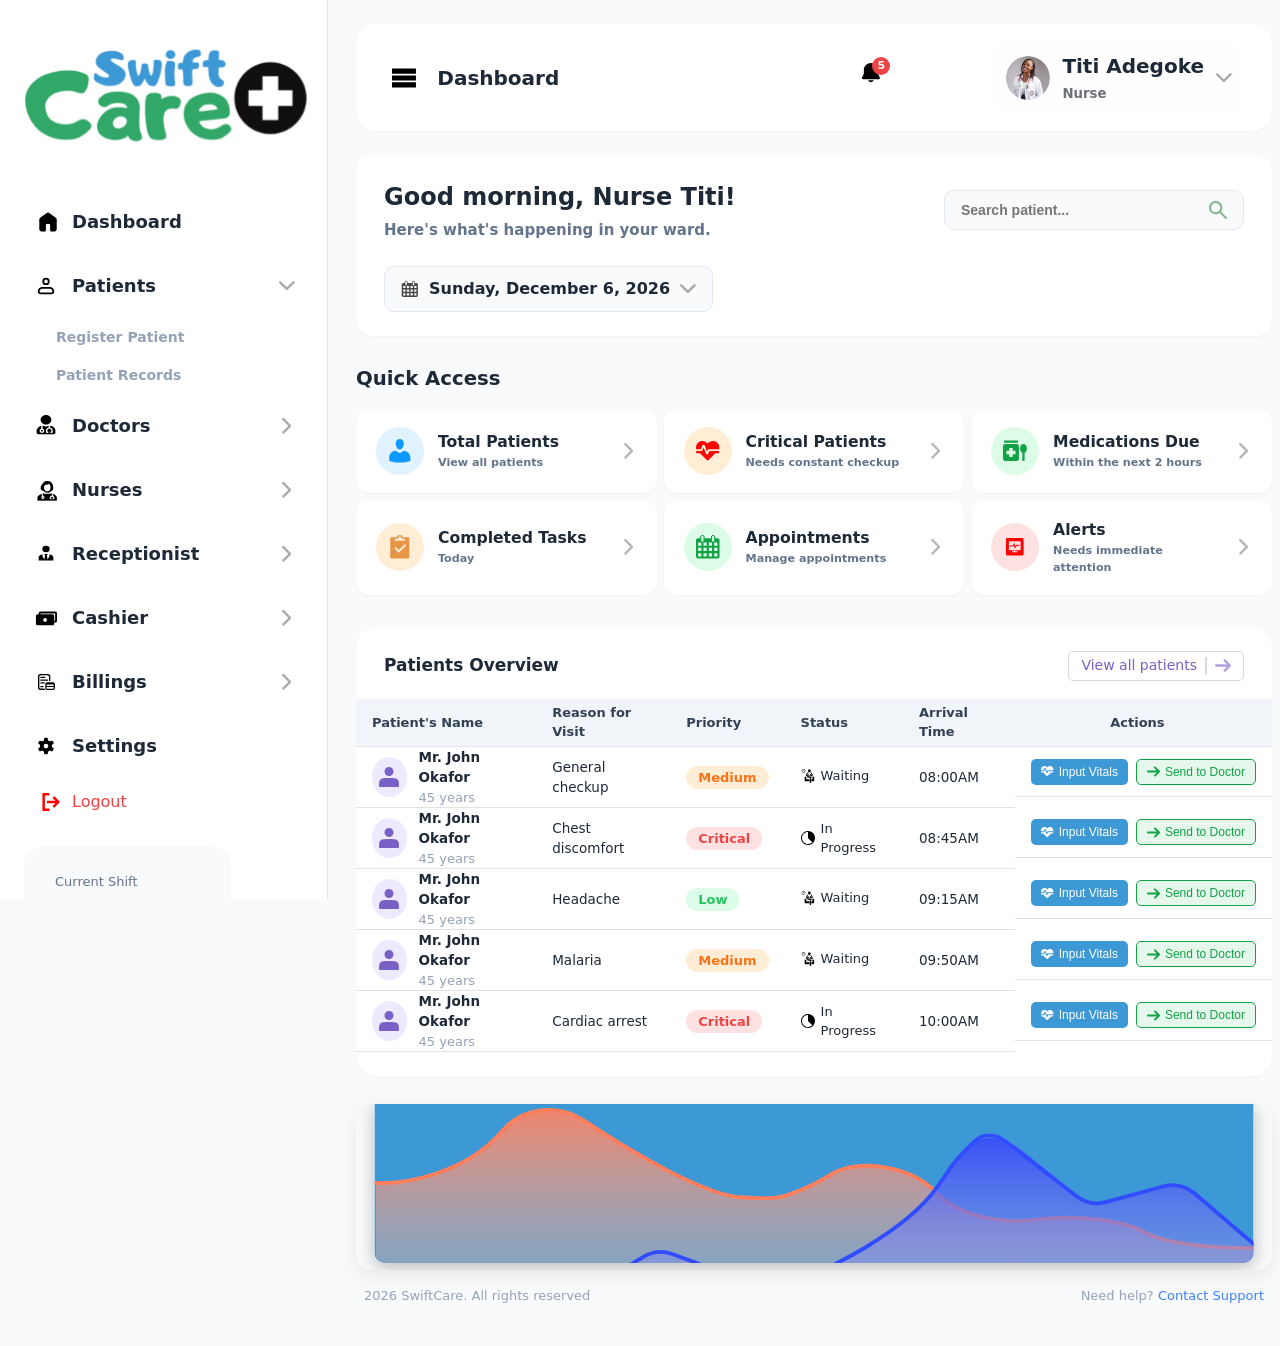
==== index.html @ 15236ca7 "Initial commit" ====
<!DOCTYPE html>
<html lang="en">
<head>
    <meta charset="UTF-8">
    <meta name="viewport" content="width=device-width, initial-scale=1.0">
    <title>SwiftCare - Dashboard</title>
    <link rel="stylesheet" href="style.css">
</head>
<body>
    <div class="dashboard-container">

        <!--  SIDEBAR  -->
        <aside class="sidebar">
            <div class="logo">
                <img src="icons/icon-swiftcare.svg" alt="SwiftCare" class="main-logo">
            </div>

            <nav class="nav-menu">
                <a href="#" class="nav-item">
                    <div class="icon-container">
                        <img src="icons/icon-dashboard.svg" alt="Dashboard" class="nav-icon">
                    </div>
                    <span>Dashboard</span>
                </a>

                <a href="#" class="nav-item has-submenu active">
                    <div class="icon-container">
                        <img src="icons/icon-patients.svg" alt="Patients" class="nav-icon">
                    </div>
                    <span>Patients</span>
                    <img src="icons/icon-chevron-down.svg" alt="" class="arrow-icon">
                </a>

                <div class="submenu">
                    <a href="#" class="submenu-item">Register Patient</a>
                    <a href="#" class="submenu-item">Patient Records</a>
                </div>

                <a href="#" class="nav-item">
                    <div class="icon-container">
                        <img src="icons/icon-doctors.svg" alt="Doctors" class="nav-icon">
                    </div>
                    <span>Doctors</span>
                    <img src="icons/icon-chevron-right.svg" alt="" class="arrow-icon">
                </a>

                <a href="#" class="nav-item">
                    <div class="icon-container">
                        <img src="icons/icon-nurses.svg" alt="Nurses" class="nav-icon">
                    </div>
                    <span>Nurses</span>
                    <img src="icons/icon-chevron-right.svg" alt="" class="arrow-icon">
                </a>

                <a href="#" class="nav-item">
                    <div class="icon-container">
                        <img src="icons/icon-receptionist.svg" alt="Receptionist" class="nav-icon">
                    </div>
                    <span>Receptionist</span>
                    <img src="icons/icon-chevron-right.svg" alt="" class="arrow-icon">
                </a>

                <a href="#" class="nav-item">
                    <div class="icon-container">
                        <img src="icons/icon-cashier.svg" alt="Cashier" class="nav-icon">
                    </div>
                    <span>Cashier</span>
                    <img src="icons/icon-chevron-right.svg" alt="" class="arrow-icon">
                </a>

                <a href="#" class="nav-item">
                    <div class="icon-container">
                        <img src="icons/icon-billings.svg" alt="Billings" class="nav-icon">
                    </div>
                    <span>Billings</span>
                    <img src="icons/icon-chevron-right.svg" alt="" class="arrow-icon">
                </a>

                <a href="#" class="nav-item">
                    <div class="icon-container">
                        <img src="icons/icon-settings.svg" alt="Settings" class="nav-icon">
                    </div>
                    <span>Settings</span>
                </a>
            </nav>

            <div class="sidebar-bottom">
                <!-- Logout -->
                <a href="#" onclick="logout()" class="logout-btn">
                    <img src="icons/icon-logout.svg" alt="Logout" class="nav-icon">
                    <span>Logout</span>
                </a>

                <!-- Current Shift -->
                <div class="current-shift">
                    <p class="shift-label">Current Shift</p>
                    <p class="shift-time">
                        <span class="shift-type">Day Shift</span>
                        <img src="icons/icon-shift.svg" alt="Day" class="shift-icon">
                    </p>
                    <p class="shift-hours">7:00AM - 7:00PM</p>
                    <p class="shift-date">July 20, 2026</p>
                </div>

                <!-- Security Note -->
                <div class="security-note">
                    <img src="icons/icon-lock.svg" alt="Secure" class="lock-icon">
                    <div>
                        <p>Your information is safe with us</p>
                        <p>We never share your data</p>
                    </div>
                </div>
            </div>
        </aside>

        <!--  MAIN CONTENT -->
        <main class="main-content">

            <!-- Top Header -->
            <header class="top-header">
                <div class="header-left">
                    <button class="menu-toggle" onclick="toggleSidebar()">
                        <img src="icons/icon-menu.svg" alt="Menu" class="hamburger-icon">
                    </button>
                    <h1 class="page-title">Dashboard</h1>
                </div>

                <div class="header-right">
                    <div class="notification">
                        <img src="icons/icon-bell.svg" alt="Notifications" class="nav-icon">
                        <span class="notification-badge">5</span>
                    </div>

                    <div class="user-profile">
                        <img src="icons/icon-user.svg" alt="Titi Adegoke" class="profile-img">
                        <div class="user-info">
                            <span class="user-name">Titi Adegoke</span>
                            <span class="user-role">Nurse</span>
                        </div>
                        <img src="icons/icon-chevron-down.svg" alt="" class="dropdown-arrow">
                    </div>
                </div>
            </header>

            <!-- Greeting -->
            <div class="greeting">
                <div class="greeting-text">
                    <h2>Good morning, Nurse Titi!</h2>
                    <p>Here's what's happening in your ward.</p>
                </div>

                <!-- Search Patient -->
                <div class="search-box">
                    <input type="text" placeholder="Search patient..." class="search-input">
                    <img src="icons/icon-search.svg" alt="Search" class="search-icon">
                </div>

                <!-- Date Picker -->
                <div class="date-picker">
                    <img src="icons/icon-calendar.svg" alt="Calendar" class="calendar-icon">
                    <span id="current-date">July 20, 2026 | Monday</span>
                    <img src="icons/icon-chevron-down.svg" alt="" class="dropdown-arrow">
                </div>
            </div>

            <!-- Quick Access -->
            <section class="quick-access-section">
                <h2 class="section-title">Quick Access</h2>

                <div class="quick-access">
                    <a href="#" class="card">
                        <div class="card-icon total">
                            <img src="icons/icon-total-patients.svg" alt="" class="card-icon-img">
                        </div>
                        <div class="card-content">
                            <h3>Total Patients</h3>
                            <p>View all patients</p>
                        </div>
                        <img src="icons/icon-chevron-right.svg" alt="" class="card-arrow">
                    </a>

                    <a href="#" class="card">
                        <div class="card-icon critical">
                            <img src="icons/icon-critical.svg" alt="" class="card-icon-img">
                        </div>
                        <div class="card-content">
                            <h3>Critical Patients</h3>
                            <p>Needs constant checkup</p>
                        </div>
                        <img src="icons/icon-chevron-right.svg" alt="" class="card-arrow">
                    </a>

                    <a href="#" class="card">
                        <div class="card-icon meds">
                            <img src="icons/icon-meds-due.svg" alt="" class="card-icon-img">
                        </div>
                        <div class="card-content">
                            <h3>Medications Due</h3>
                            <p>Within the next 2 hours</p>
                        </div>
                        <img src="icons/icon-chevron-right.svg" alt="" class="card-arrow">
                    </a>

                    <a href="#" class="card">
                        <div class="card-icon completed">
                            <img src="icons/icon-completed.svg" alt="" class="card-icon-img">
                        </div>
                        <div class="card-content">
                            <h3>Completed Tasks</h3>
                            <p>Today</p>
                        </div>
                        <img src="icons/icon-chevron-right.svg" alt="" class="card-arrow">
                    </a>

                    <a href="#" class="card">
                        <div class="card-icon appointments">
                            <img src="icons/icon-appointments.svg" alt="" class="card-icon-img">
                        </div>
                        <div class="card-content">
                            <h3>Appointments</h3>
                            <p>Manage appointments</p>
                        </div>
                        <img src="icons/icon-chevron-right.svg" alt="" class="card-arrow">
                    </a>

                    <a href="#" class="card">
                        <div class="card-icon alerts">
                            <img src="icons/icon-alerts.svg" alt="" class="card-icon-img">
                        </div>
                        <div class="card-content">
                            <h3>Alerts</h3>
                            <p>Needs immediate attention</p>
                        </div>
                        <img src="icons/icon-chevron-right.svg" alt="" class="card-arrow">
                    </a>
                </div>
            </section>

            <!-- Patients Overview -->
            <section class="patients-section">
                <div class="section-header">
                    <h2>Patients Overview</h2>
                    <a href="#" class="view-all-btn">
                        View all patients 
                        <span class="seperator"></span>
                        <img src="icons/icon-arrow.svg" alt="" class="arrow-icon">
                    </a>
                </div>

                <div class="table-container">
                    <table class="patients-table">
                        <thead>
                            <tr>
                                <th>Patient's Name</th>
                                <th>Reason for Visit</th>
                                <th>Priority</th>
                                <th>Status</th>
                                <th>Arrival Time</th>
                                <th>Actions</th>
                            </tr>
                        </thead>
                        <tbody>
                            <tr>
                                <td>
                                    <div class="patient-info">
                                        <div class="avatar">
                                            <img src="icons/icon-user-vic.svg" alt="" class="patient-avatar">
                                        </div>
                                        <div>
                                            <div class="patient-name">Mr. John Okafor</div>
                                            <div class="age">45 years</div>
                                        </div>
                                    </div>
                                </td>
                                <td>General checkup</td>
                                <td><span class="priority medium">Medium</span></td>
                                <td>
                                    <span class="status waiting">
                                        <img src="icons/icon-waiting.svg" alt="" class="status-icon">
                                        Waiting
                                    </span>
                                </td>
                                <td>08:00AM</td>
                                <td class="actions">
                                    <button class="action-btn vitals">
                                        <img src="icons/icon-vitals-heart.svg" alt="" class="btn-icon">
                                        Input Vitals
                                    </button>
                                    <button class="action-btn send">
                                        <img src="icons/icon-arrow-right.svg" alt="" class="btn-icon">
                                        Send to Doctor
                                    </button>
                                </td>
                            </tr>

                            <tr>
                                <td>
                                    <div class="patient-info">
                                        <div class="avatar">
                                            <img src="icons/icon-user-vic.svg" alt="" class="patient-avatar">
                                        </div>
                                        <div>
                                            <div class="patient-name">Mr. John Okafor</div>
                                            <div class="age">45 years</div>
                                        </div>
                                    </div>
                                </td>
                                <td>Chest discomfort</td>
                                <td><span class="priority critical">Critical</span></td>
                                <td>
                                    <span class="status in-progress">
                                        <img src="icons/icon-in-progress.svg" alt="" class="status-icon">
                                        In Progress
                                    </span>
                                </td>
                                <td>08:45AM</td>
                                <td class="actions">
                                    <button class="action-btn vitals">
                                        <img src="icons/icon-vitals-heart.svg" alt="" class="btn-icon">
                                        Input Vitals
                                    </button>
                                    <button class="action-btn send">
                                        <img src="icons/icon-arrow-right.svg" alt="" class="btn-icon">
                                        Send to Doctor
                                    </button>
                                </td>
                            </tr>

                            <tr>
                                <td>
                                    <div class="patient-info">
                                        <div class="avatar">
                                            <img src="icons/icon-user-vic.svg" alt="" class="patient-avatar">
                                        </div>
                                        <div>
                                            <div class="patient-name">Mr. John Okafor</div>
                                            <div class="age">45 years</div>
                                        </div>
                                    </div>
                                </td>
                                <td>Headache</td>
                                <td><span class="priority low">Low</span></td>
                                <td>
                                    <span class="status waiting">
                                        <img src="icons/icon-waiting.svg" alt="" class="status-icon">
                                        Waiting
                                    </span>
                                </td>
                                <td>09:15AM</td>
                                <td class="actions">
                                    <button class="action-btn vitals">
                                        <img src="icons/icon-vitals-heart.svg" alt="" class="btn-icon">
                                        Input Vitals
                                    </button>
                                    <button class="action-btn send">
                                       <img src="icons/icon-arrow-right.svg" alt="" class="btn-icon"> 
                                        Send to Doctor
                                    </button>
                                </td>
                            </tr>

                            <tr>
                                <td>
                                    <div class="patient-info">
                                        <div class="avatar">
                                            <img src="icons/icon-user-vic.svg" alt="" class="patient-avatar">
                                        </div>
                                        <div>
                                            <div class="patient-name">Mr. John Okafor</div>
                                            <div class="age">45 years</div>
                                        </div>
                                    </div>
                                </td>
                                <td>Malaria</td>
                                <td><span class="priority medium">Medium</span></td>
                                <td>
                                    <span class="status waiting">
                                        <img src="icons/icon-waiting.svg" alt="" class="status-icon">
                                        Waiting
                                    </span>
                                </td>
                                <td>09:50AM</td>
                                <td class="actions">
                                    <button class="action-btn vitals">
                                        <img src="icons/icon-vitals-heart.svg" alt="" class="btn-icon">
                                        Input Vitals
                                    </button>
                                    <button class="action-btn send">
                                        <img src="icons/icon-arrow-right.svg" alt="" class="btn-icon">
                                        Send to Doctor
                                    </button>
                                </td>
                            </tr>

                            <tr>
                                <td>
                                    <div class="patient-info">
                                        <div class="avatar">
                                            <img src="icons/icon-user-vic.svg" alt="" class="patient-avatar">
                                        </div>
                                        <div>
                                            <div class="patient-name">Mr. John Okafor</div>
                                            <div class="age">45 years</div>
                                        </div>
                                    </div>
                                </td>
                                <td>Cardiac arrest</td>
                                <td><span class="priority critical">Critical</span></td>
                                <td>
                                    <span class="status in-progress">
                                        <img src="icons/icon-in-progress.svg" alt="" class="status-icon">
                                        In Progress
                                    </span>
                                </td>
                                <td>10:00AM</td>
                                <td class="actions">
                                    <button class="action-btn vitals">
                                        <img src="icons/icon-vitals-heart.svg" alt="" class="btn-icon">
                                        Input Vitals
                                    </button>
                                    <button class="action-btn send">
                                        <img src="icons/icon-arrow-right.svg" alt="" class="btn-icon">
                                        Send to Doctor
                                    </button>
                                </td>
                            </tr>
                        </tbody>
                    </table>
                </div>
            </section>

            <!-- Chart -->
            <section class="chart-section">
                <img src="icons/chart-graphic.svg" alt="Patient Activity Chart" class="chart-image">
            </section>

            <!-- Footer -->
            <footer class="footer">
                <p>2026 SwiftCare. All rights reserved</p>
                <p>Need help? <a href="#">Contact Support</a></p>
            </footer>
        </main>
    </div>

    <script src="script.js"></script>
</body>
</html>
---- style.css ----
* {
    margin: 0;
    padding: 0;
    box-sizing: border-box;
}

body {
    font-family: -apple-system, BlinkMacSystemFont, "SF Pro Display", "SF Pro Text", "Segoe UI", system-ui, sans-serif;
    background-color: #f8fafc;
    color: #1e2937;
    line-height: 1.5;
}

.dashboard-container {
    display: flex;
    min-height: 100vh;
}

/*  SIDEBAR  */
.sidebar {
    width: 328px;
    background: white;
    border-right: 1px solid #e2e8f0;
    padding: 20px 0;
    display: flex;
    flex-direction: column;
    position: fixed;
    height: 100vh;
    z-index: 100;
    overflow-y: auto;
}

.logo {
    padding: 18.73px;
    display: flex;
    justify-content: center;
    margin-bottom: 10px;
}

.main-logo {
    width: 307px;
    max-width: 100%;
    height: auto;
    display: block;
}

.nav-menu {
    flex: 1;
    font-weight: 590;
    font-size: 18px;
    line-height: 100%;
    letter-spacing: 2%;
    margin-top: 10px;
}

.nav-item {
    display: flex;
    align-items: center;
    gap: 12px;
    padding: 18px 32px;
    color: #1e2937;
    text-decoration: none;
    transition: all 0.2s;
}



.icon-container {
    width: 28px;
    height: 28px;
    display: flex;
    align-items: center;
    justify-content: center;
}

.nav-icon {
    width: 22px;
    height: 22px;
}

.arrow-icon {
    width: 16px;
    height: 16px;
    margin-left: auto;
    opacity: 0.6;
}

.submenu {
    display: none;
    padding-left: 56px;
}

.submenu-item {
    display: block;
    padding: 10px 0;
    color: #94a3b8;
    font-size: 14px;
    text-decoration: none;
}

.submenu-item:hover {
    color: #10b981;
}

.nav-item.has-submenu:hover + .submenu,
.nav-item.active + .submenu {
    display: block;
}

/* Sidebar Bottom */
.sidebar-bottom {
    padding: 0 24px 20px;
    margin-top: auto;
}

.logout-btn {
    display: flex;
    align-items: center;
    gap: 10px;
    padding: 12px 16px;
    color: #ef4444;
    text-decoration: none;
    font-weight: 500;
    border-radius: 8px;
    margin-bottom: 20px;
    transition: background 0.2s;
}

.logout-btn:hover {
    background: #fee2e2;
}

.current-shift {
    width: 207px;
    height: 156px;
    background: #f8fafc;
    padding: 26px 44px 19px 31px;
    border-radius: 20px;
    margin-bottom: 16px;
    display: flex;
    flex-direction: column;
    gap: 10px;
}

.shift-label {
    font-size: 13px;
    color: #64748b;
    margin: 0;
}

.shift-time {
    display: flex;
    align-items: center;
    gap: 6px;
    margin: 0;
}

.shift-type {
    color: #10b981;
    font-weight: 600;
    font-size: 15px;
}

.shift-icon {
    width: 16px;
    height: 16px;
}

.shift-hours,
.shift-date {
    font-size: 13px;
    color: #64748b;
    margin: 0;
}

.security-note {
    display: flex;
    gap: 12px;
    margin-top: 18px;
    background: #eef5ff;
    padding: 14px;
    border-radius: 10px;
    font-size: 12px;
    color: #64748b;
    line-height: 1.4;
}

.lock-icon {
    width: 24px;
    height: 24px;
    top: 18px;
    left: 12px;
    flex-shrink: 0;
}

/*  MAIN CONTENT */
.main-content {
    flex: 1;
    margin-left: 328px;
    padding: 24px 28px;
}

/* Top Header */
.top-header {
    display: flex;
    justify-content: space-between;
    align-items: center;
    background: white;
    height: 107px;
    padding: 26.6px 28px;
    border-radius: 20px;
    margin-bottom: 24px;
    box-shadow: 0 1px 3px rgba(0, 0, 0, 0.04);
}

.header-left {
    display: flex;
    align-items: center;
    gap: 13.3px;
}

.menu-toggle {
    background: none;
    border: none;
    cursor: pointer;
    display: flex;
    align-items: center;
    justify-content: center;
    width: 40px;
    height: 40px;
}

.hamburger-icon {
    width: 24px;
    height: 24px;
}

.page-title {
    font-size: 20px;
    font-weight: 600;
    color: #1e2937;
}

.header-right {
    display: flex;
    align-items: center;
    gap: 112px;
}

.notification {
    position: relative;
    cursor: pointer;
}

.notification-badge {
    position: absolute;
    top: -6px;
    right: -8px;
    background: #ef4444;
    color: white;
    font-size: 11px;
    width: 18px;
    height: 18px;
    border-radius: 50%;
    display: flex;
    align-items: center;
    justify-content: center;
    font-weight: 600;
}

.user-profile {
    display: flex;
    align-items: center;
    gap: 12px;
    cursor: pointer;
    padding: 8px 12px;
    border-radius: 12px;
    background: #fefefe;
}

.profile-img {
    width: 44px;
    height: 44px;
    border-radius: 50%;
    object-fit: cover;
}

.user-name {
    font-weight: 590;
    font-size: 20px;
    display: block;
}

.user-role {
    font-weight: 590;
    font-size: 13.3px;
    color:#6E7177 ;
}

.dropdown-arrow {
    width: 16px;
    height: 16px;
    opacity: 0.6;
}

/* Greeting */
.greeting {
    display: flex;
    justify-content: space-between;
    align-items: center;
    gap: 24px;
    background: white;
    padding: 24px 28px;
    border-radius: 16px;
    margin-bottom: 28px;
    box-shadow: 0 1px 3px rgba(0, 0, 0, 0.04);
    flex-wrap: wrap;
}

.greeting-text h2 {
    font-size: 24px;
    font-weight: 600;
    margin-bottom: 4px;
}

.greeting-text p {
    color: #64748b;
    font-weight: 590;
    font-size: 15px;
}

.search-box {
    display: flex;
    align-items: center;
    background: #f8fafc;
    border: 1px solid #e2e8f0;
    border-radius: 10px;
    padding: 10px 16px;
    gap: 10px;
    min-width: 240px;
    flex: 1;
    max-width: 300px;
}

.search-icon {
    width: 18px;
    height: 18px;
    opacity: 0.5;
}

.search-input {
    border: none;
    outline: none;
    font-weight: 600;
    font-size: 14px;
    width: 100%;
    background: transparent;
}

.date-picker {
    display: flex;
    align-items: center;
    gap: 10px;
    background: #f8fafc;
    border: 1px solid #e2e8f0;
    border-radius: 10px;
    padding: 10px 16px;
    cursor: pointer;
    white-space: nowrap;
    font-weight: 600;
}

.calendar-icon {
    width: 18px;
    height: 18px;
}

/* Quick Access */
.quick-access-section {
    margin-bottom: 32px;
    max-width: 924px;
}

.section-title {
    font-size: 19.7px;
    font-weight: 700;
    margin-bottom: 16px;
    color: #1e2937;
}

.quick-access {
    display: grid;
    grid-template-columns: repeat(3, 1fr);
    gap: 6.65px;
}

.card {
    background: white;
    border-radius: 14px;
    padding: 18px 20px;
    display: flex;
    align-items: center;
    gap: 14px;
    text-decoration: none;
    color: inherit;
    box-shadow: 0 1px 3px rgba(0, 0, 0, 0.04);
    transition: transform 0.2s, box-shadow 0.2s;
}

.card:hover {
    transform: translateY(-3px);
    box-shadow: 0 4px 12px rgba(0, 0, 0, 0.08);
}

.card-icon {
    width: 48px;
    height: 48px;
    border-radius: 50%;
    display: flex;
    align-items: center;
    justify-content: center;
    flex-shrink: 0;
}

.card-icon-img {
    width: 24px;
    height: 24px;
}

.card-icon.total { background: #e0f2fe; }
.card-icon.critical { background: #ffedd5; }
.card-icon.meds { background: #dcfce7; }
.card-icon.completed { background: #ffedd5; }
.card-icon.appointments { background: #dcfce7; }
.card-icon.alerts { background: #fee2e2; }

.card-content {
    flex: 1;
}

.card-content h3 {
    font-size: 15.63px;
    font-weight: 8600;
    margin-bottom: 2px;
}

.card-content p {
    font-size: 11.15px;
    font-weight: 700;
    color: #64748b;
}

.card-arrow {
    width: 16px;
    height: 16px;
    opacity: 0.5;
}

/* Patients Overview */
.patients-section {
    background: white;
    border-radius: 20px;
    padding: 24px 0 24px;
    box-shadow: 0 1px 3px rgba(0, 0, 0, 0.04);
    margin-bottom: 28px;
    overflow: hidden;
    max-width: 924px;
}

.section-header {
    display: flex;
    justify-content: space-between;
    align-items: center;
    margin-bottom: 18px;
    padding: 0 28px;
}

.section-header h2 {
    font-size: 17px;
    font-weight: 700;
}

.view-all-btn {
    display: inline-flex;
    align-items: center;
    gap: 6px;
    height: 30px;
    color: #7960c6;
    font-size: 14px;
    font-weight: 500;
    text-decoration: none;
    border: 1px solid #d9d9d9;
    padding: 0px 12px;
    border-radius: 5px;
    background: white;
    white-space: nowrap;
}

.view-all-btn .seperator {
    display: inline-block;
    width: 2px;
    height: 18px;
    background-color: #d9d9d9;
    margin: 0 2px;
}

.view-all-btn .arrow-icon {
    font-size: 15px;
    height: 15px;
    font-weight: 600;
    line-height: 1;
    color: #7960c6;
}

.view-all-btn:hover {
    background: #f8fafc;
}

.patients-table {
    width: 100%;
    border-collapse: collapse;
    border-spacing: 0;
}

.patients-table thead tr {
    background-color: #f8f8ff;
    height: 36px;
   
}


.patients-table th {
    text-align: left;
    height: 48px;
    padding: 0 16px;
    text-align: left;
    font-size: 13px;
    font-weight: 700;
    color: #334155;
    border-bottom: 1px solid #e2e8f0;
}

.patients-table td {
    padding: 0 16px;
    height: 50px;
    border-bottom: 1px solid #e2e2e2;
    font-size: 13.5px;
    font-weight: 500;
    vertical-align: middle;
    color: #1e2937;
}

.patients-table th:first-child
.patients-table td:last-child
{
    padding-left: 28px;
}

.patients-table th:last-child {
    text-align: center;
    padding-right: 28px;
}

.patients-table thead tr {
    background-color: #f1f5f9;
}

.patient-info {
    display: flex;
   align-items: center;
    gap: 12px;
}

.avatar {
    width: 40px;
    height: 40px;
    border-radius: 50%;
    background: #ede9fe;
    display: flex;
    align-items: center;
    justify-content: center;
    overflow: hidden;
}

.patient-avatar {
    width: 24px;
    height: 24px;
    object-fit: cover;
}

.patient-name {
    font-weight: 600;
}

.age {
    font-size: 13px;
    color: #94a3b8;
}

.priority {
    padding: 4px 12px;
    border-radius: 20px;
    font-size: 13px;
    font-weight: 600;
}

.priority.critical {
    background: #fee2e2;
    color: #ef4444;
}

.priority.medium {
    background: #ffedd5;
    color: #f97316;
}

.priority.low {
    background: #dcfce7;
    color: #22c55e;
}

.status {
    display: inline-flex;
    align-items: center;
    gap: 6px;
    font-size: 13px;
}

.status-icon {
    width: 14px;
    height: 14px;
}

.actions {
    display: flex;
    gap: 8px;
    justify-content: center;
    align-items: center;
    height: 100%;
}

.action-btn {
    display: flex;
    align-items: center;
    gap: 5px;
    height: 26px;
    padding: 0 10px;
    border-radius: 5px;
    font-size: 12px;
    font-weight: 500;
    border: none;
    cursor: pointer;
    white-space: nowrap;
    line-height: 1;
}

.action-btn.vitals {
    background: #3D98D6;
    color: white;
}

.action-btn.send {
    background: #E6F8EC;
    color: #10A245;
    border: 1px solid #10A245;
}

.btn-icon {
    width: 13px;
    height: 13px;
    flex-shrink: 0;
}

.action-btn.vitals .btn-icon {
    filter: brightness(0) invert(1);
}


/* Chart */
.chart-section {
    width: 916px;
    background: transparent;
    border-radius: 16px;
    margin: 0;
    padding: 0;
    overflow: hidden;
    height: 166px;
    box-shadow: 0 6px 18px rgba(0, 0, 0, 0.08);
}

.chart-image {
    width: 100%;
    height: 100%;
    display:block;
    object-fit: cover;
}

/* Footer */
.footer {
    display: flex;
    justify-content: space-between;
    align-items: center;
    padding: 16px 8px;
    font-size: 13px;
    color: #94a3b8;
}

.footer a {
    color: #3b82f6;
    text-decoration: none;
    font-weight: 500;
}

/* RESPONSIVE */
@media (max-width: 1024px) {
    .sidebar {
        transform: translateX(-100%);
        transition: transform 0.3s ease;
    }

    .sidebar.open {
        transform: translateX(0);
    }

    .main-content {
        margin-left: 0;
    }

    .menu-toggle {
        display: flex;
    }

    .quick-access {
        grid-template-columns: repeat(2, 1fr);
    }
}

@media (max-width: 768px) {
    .quick-access {
        grid-template-columns: 1fr;
    }

    .greeting {
        flex-direction: column;
        align-items: flex-start;
    }

    .search-box {
        max-width: 100%;
        width: 100%;
    }

    .patients-table {
        display: block;
        overflow-x: auto;
    }
}

@media (max-width: 480px) {
    .main-content {
        padding: 16px;
    }

    .top-header {
        padding: 12px 16px;
    }

    .greeting {
        padding: 16px;
    }
}
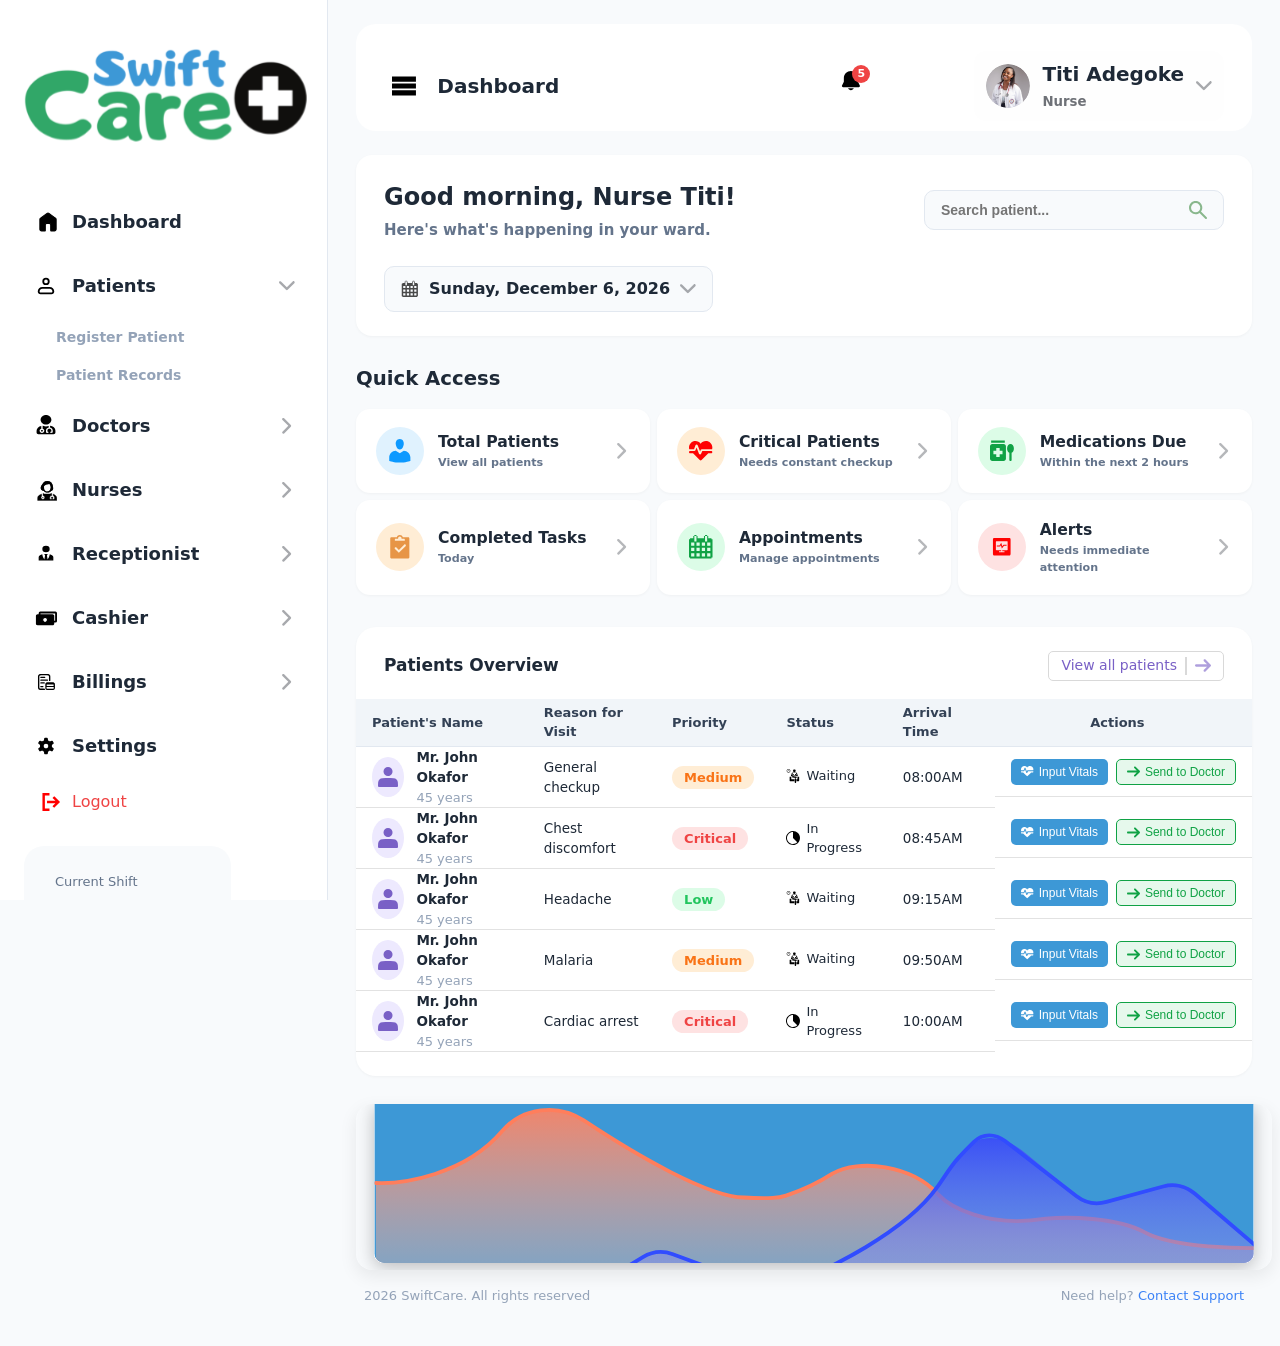
==== commit b36cfcb9: "Connect nurse dashboard pages and add triage modal" ====
--- a/index.html
+++ b/index.html
@@ -240,7 +240,7 @@
             <section class="patients-section">
                 <div class="section-header">
                     <h2>Patients Overview</h2>
-                    <a href="#" class="view-all-btn">
+                    <a href="Nurse-Dashboard/index.html" class="view-all-btn">
                         View all patients 
                         <span class="seperator"></span>
                         <img src="icons/icon-arrow.svg" alt="" class="arrow-icon">
--- a/style.css
+++ b/style.css
@@ -197,21 +197,25 @@
 .main-content {
     flex: 1;
     margin-left: 328px;
+    width: calc(100% - 328px);
+    min-width: 0;
     padding: 24px 28px;
 }
 
 /* Top Header */
-.top-header {
-    display: flex;
-    justify-content: space-between;
-    align-items: center;
-    background: white;
-    height: 107px;
-    padding: 26.6px 28px;
-    border-radius: 20px;
-    margin-bottom: 24px;
-    box-shadow: 0 1px 3px rgba(0, 0, 0, 0.04);
-}
+.top-header.top-header{
+    display:flex;
+    justify-content:space-between;
+    align-items:center;
+    flex-wrap:wrap;
+    gap:20px;
+
+    background:white;
+    height:107px;
+    padding:26.6px 28px;
+    border-radius:20px;
+    margin-bottom:24px;
+} 
 
 .header-left {
     display: flex;
